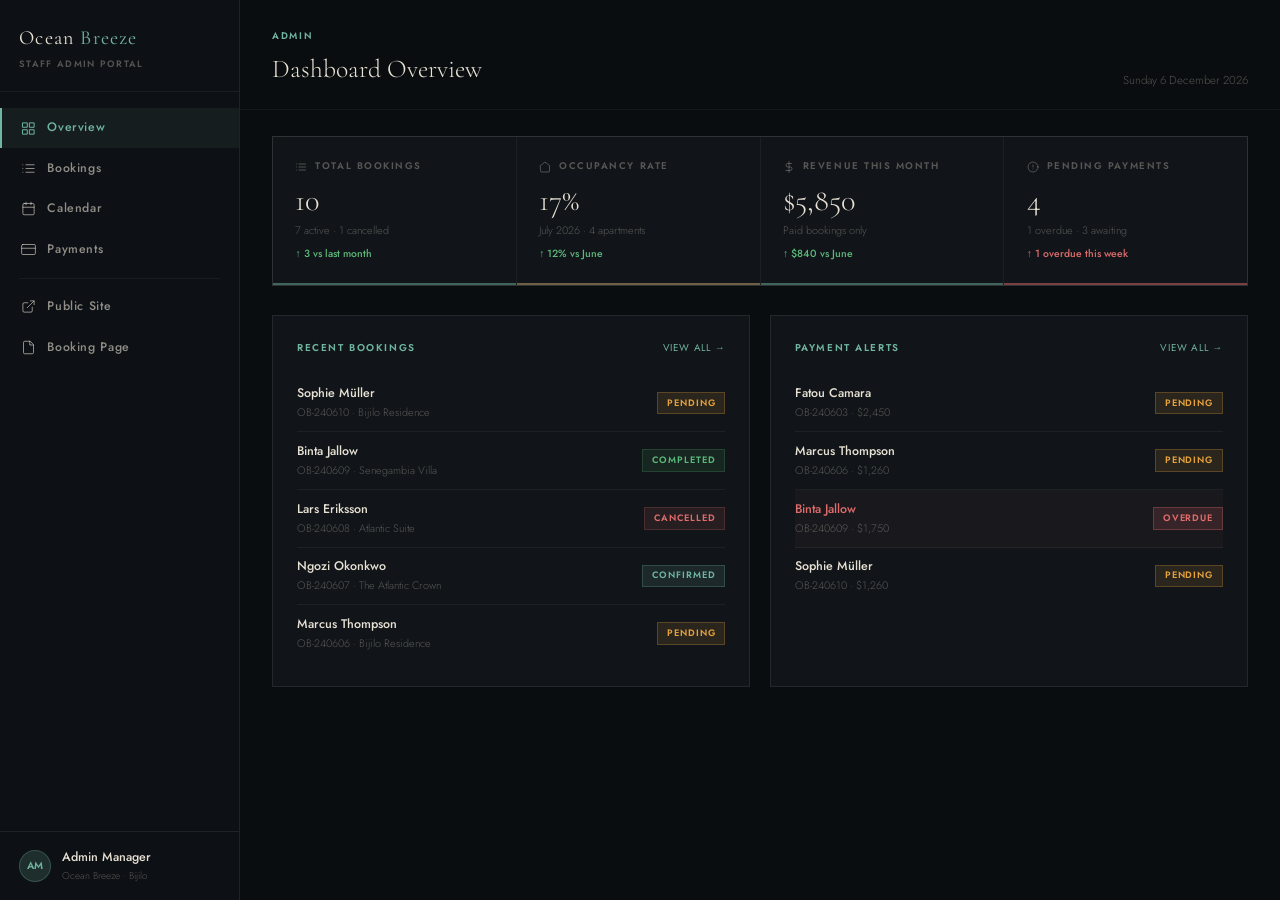
==== admin.html @ 806313b6 "The first upload for testing" ====
<!DOCTYPE html>
<html lang="en">
<head>
<meta charset="UTF-8">
<meta name="viewport" content="width=device-width, initial-scale=1.0">
<title>Admin Dashboard — Ocean Breeze</title>
<link rel="preconnect" href="https://fonts.googleapis.com">
<link rel="preconnect" href="https://fonts.gstatic.com" crossorigin>
<link href="https://fonts.googleapis.com/css2?family=Cormorant+Garamond:ital,wght@0,300;0,400;0,500;0,600;1,300;1,400&family=Jost:wght@300;400;500;600&display=swap" rel="stylesheet">
<style>
*,*::before,*::after{box-sizing:border-box;margin:0;padding:0}
:root{
  --sb:240px;
  --ch:#0a0d0f;--ch-mid:#0d1014;--ch-l:#111519;--ch-ll:#161b21;--ch-h:#1a1f26;
  --teal:#6fb5a0;--teal-d:rgba(111,181,160,.12);--teal-b:rgba(111,181,160,.28);
  --parch:#e8e2d4;--parch-d:rgba(232,226,212,.6);--parch-f:rgba(232,226,212,.32);
  --gold:#c8a96e;--gold-d:rgba(200,169,110,.12);--gold-b:rgba(200,169,110,.28);
  --ok:#5cb87a;--warn:#e6a23c;--err:#e06c6c;
  --w5:rgba(255,255,255,.05);--w8:rgba(255,255,255,.08);--w12:rgba(255,255,255,.12);
}
html,body{height:100%;background:var(--ch);color:var(--parch);font-family:'Jost',sans-serif;font-weight:300;line-height:1.6;overflow-x:hidden}
::-webkit-scrollbar{width:4px}::-webkit-scrollbar-track{background:transparent}::-webkit-scrollbar-thumb{background:rgba(111,181,160,.25);border-radius:2px}
input,select,textarea,button{font-family:'Jost',sans-serif}
a{text-decoration:none;color:inherit}

/* ── SIDEBAR ── */
#sidebar{position:fixed;top:0;left:0;height:100vh;width:var(--sb);background:var(--ch-mid);border-right:1px solid var(--w8);display:flex;flex-direction:column;z-index:200;transition:transform .3s}
.sb-logo{padding:1.4rem 1.2rem 1.2rem;border-bottom:1px solid var(--w5)}
.sb-logo-text{font-family:'Cormorant Garamond',serif;font-size:1.25rem;font-weight:400;letter-spacing:.06em;color:var(--parch)}
.sb-logo-text span{color:var(--teal)}
.sb-tag{font-size:.58rem;font-weight:600;letter-spacing:.14em;text-transform:uppercase;color:var(--parch-f);margin-top:.15rem}
.sb-nav{flex:1;padding:1rem 0;overflow-y:auto}
.sb-item{display:flex;align-items:center;gap:.7rem;padding:.65rem 1.2rem;font-size:.77rem;font-weight:500;letter-spacing:.05em;color:var(--parch-d);cursor:pointer;transition:background .15s,color .15s;border-left:2px solid transparent;user-select:none}
.sb-item:hover{background:var(--w5);color:var(--parch)}
.sb-item.active{background:rgba(111,181,160,.08);color:var(--teal);border-left-color:var(--teal)}
.sb-item svg{width:15px;height:15px;stroke:currentColor;fill:none;stroke-width:1.6;stroke-linecap:round;stroke-linejoin:round;flex-shrink:0}
.sb-sep{height:1px;background:var(--w5);margin:.5rem 1.2rem}
.sb-user{padding:1rem 1.2rem;border-top:1px solid var(--w8);display:flex;align-items:center;gap:.65rem}
.sb-av{width:32px;height:32px;border-radius:50%;background:rgba(111,181,160,.18);border:1px solid var(--teal-b);display:flex;align-items:center;justify-content:center;font-size:.65rem;font-weight:600;color:var(--teal);flex-shrink:0}
.sb-uname{font-size:.78rem;font-weight:500;color:var(--parch)}
.sb-urole{font-size:.62rem;color:var(--parch-f)}

/* ── OVERLAY ── */
#sbOverlay{display:none;position:fixed;inset:0;background:rgba(0,0,0,.6);z-index:190;backdrop-filter:blur(4px)}

/* ── MAIN ── */
#main{margin-left:var(--sb);min-height:100vh}
.top-bar{display:none;position:sticky;top:0;z-index:150;height:54px;background:rgba(10,13,15,.96);backdrop-filter:blur(12px);border-bottom:1px solid var(--w8);align-items:center;justify-content:space-between;padding:0 1.2rem}
.hb{display:flex;flex-direction:column;gap:4.5px;cursor:pointer;background:none;border:none;padding:4px}
.hb span{display:block;width:20px;height:1.5px;background:var(--parch)}
.top-logo{font-family:'Cormorant Garamond',serif;font-size:1.1rem;color:var(--parch)}
.top-logo span{color:var(--teal)}

.page-head{padding:1.8rem 2rem 1.2rem;border-bottom:1px solid var(--w5);display:flex;align-items:flex-end;justify-content:space-between;flex-wrap:wrap;gap:1rem}
.page-ey{font-size:.6rem;font-weight:600;letter-spacing:.18em;text-transform:uppercase;color:var(--teal);margin-bottom:.3rem}
.page-ti{font-family:'Cormorant Garamond',serif;font-size:1.6rem;font-weight:300;color:var(--parch)}
.sec-body{padding:1.6rem 2rem}

.portal-sec{display:none}
.portal-sec.active{display:block;animation:fadeUp .3s ease}
@keyframes fadeUp{from{opacity:0;transform:translateY(8px)}to{opacity:1;transform:translateY(0)}}

/* ── STAT CARDS ── */
.stat-grid{display:grid;grid-template-columns:repeat(4,1fr);gap:1px;background:var(--w8);border:1px solid var(--w8);margin-bottom:1.8rem}
.stat-card{background:var(--ch-l);padding:1.4rem;position:relative;overflow:hidden;cursor:default}
.stat-card::after{content:'';position:absolute;bottom:0;left:0;right:0;height:2px}
.stat-card.c-teal::after{background:var(--teal);opacity:.5}
.stat-card.c-gold::after{background:var(--gold);opacity:.5}
.stat-card.c-warn::after{background:var(--warn);opacity:.6}
.stat-card.c-err::after{background:var(--err);opacity:.5}
.stat-lbl{font-size:.6rem;font-weight:600;letter-spacing:.16em;text-transform:uppercase;color:var(--parch-f);margin-bottom:.6rem;display:flex;align-items:center;gap:.5rem}
.stat-lbl svg{width:12px;height:12px;stroke:currentColor;fill:none;stroke-width:1.8;stroke-linecap:round;stroke-linejoin:round}
.stat-val{font-family:'Cormorant Garamond',serif;font-size:1.9rem;font-weight:300;color:var(--parch);line-height:1.1}
.stat-sub{font-size:.68rem;color:var(--parch-f);margin-top:.3rem}
.stat-delta{font-size:.65rem;font-weight:500;margin-top:.4rem}
.delta-up{color:var(--ok)}.delta-dn{color:var(--err)}

/* ── CONTROLS ── */
.controls-row{display:flex;gap:.75rem;flex-wrap:wrap;align-items:center;margin-bottom:1.2rem}
.ctrl-search{flex:1;min-width:180px;position:relative}
.ctrl-search input{width:100%;background:var(--ch-l);border:1px solid var(--w8);outline:none;color:var(--parch);font-size:.82rem;font-weight:300;padding:.65rem 1rem .65rem 2.4rem;transition:border-color .2s}
.ctrl-search input:focus{border-color:var(--teal)}
.ctrl-search svg{position:absolute;left:.7rem;top:50%;transform:translateY(-50%);width:14px;height:14px;stroke:var(--parch-f);fill:none;stroke-width:2;stroke-linecap:round;stroke-linejoin:round;pointer-events:none}
.ctrl-select,.ctrl-input{background:var(--ch-l);border:1px solid var(--w8);outline:none;color:var(--parch);font-size:.8rem;font-weight:300;padding:.65rem 1rem;-webkit-appearance:none;cursor:pointer;transition:border-color .2s}
.ctrl-select:focus,.ctrl-input:focus{border-color:var(--teal)}
.ctrl-select option{background:var(--ch-l)}
.ctrl-btn{display:inline-flex;align-items:center;gap:.4rem;padding:.65rem 1.2rem;font-size:.75rem;font-weight:500;letter-spacing:.08em;cursor:pointer;transition:all .18s;border:none;white-space:nowrap}
.ctrl-btn svg{width:13px;height:13px;stroke:currentColor;fill:none;stroke-width:2;stroke-linecap:round;stroke-linejoin:round}
.btn-teal{background:var(--teal);color:var(--ch)}.btn-teal:hover{background:#88c9b4}
.btn-outline{background:none;color:var(--parch-d);border:1px solid var(--w8)}.btn-outline:hover{border-color:var(--teal-b);color:var(--teal)}
.btn-sm{padding:.45rem .9rem;font-size:.68rem}

/* ── TABLE ── */
.tbl-wrap{overflow-x:auto;border:1px solid var(--w8)}
table{width:100%;border-collapse:collapse;min-width:900px}
thead tr{border-bottom:1px solid var(--w12)}
th{font-size:.6rem;font-weight:600;letter-spacing:.14em;text-transform:uppercase;color:var(--parch-f);padding:.8rem 1rem;text-align:left;white-space:nowrap;cursor:pointer;user-select:none;transition:color .15s}
th:hover{color:var(--teal)}
th.sort-asc::after{content:' ↑'}th.sort-desc::after{content:' ↓'}
td{padding:.8rem 1rem;font-size:.8rem;color:var(--parch-d);border-bottom:1px solid var(--w5);vertical-align:middle;white-space:nowrap}
tr:last-child td{border-bottom:none}
tr.tbl-row{transition:background .15s}
tr.tbl-row:hover td{background:var(--w5)}
tr.overdue-row td{background:rgba(224,108,108,.04)}
tr.overdue-row:hover td{background:rgba(224,108,108,.08)}
.ref-cell{font-family:'Cormorant Garamond',serif;font-size:.95rem;color:var(--parch);font-weight:400}
.guest-cell{font-weight:400;color:var(--parch)}
.amount-cell{font-weight:500;color:var(--parch)}

/* Status badges */
.badge{display:inline-block;font-size:.58rem;font-weight:600;letter-spacing:.1em;text-transform:uppercase;padding:.18rem .55rem;white-space:nowrap}
.b-confirmed{background:rgba(111,181,160,.12);color:var(--teal);border:1px solid rgba(111,181,160,.25)}
.b-pending{background:rgba(230,162,60,.12);color:var(--warn);border:1px solid rgba(230,162,60,.25)}
.b-cancelled{background:rgba(224,108,108,.1);color:var(--err);border:1px solid rgba(224,108,108,.2)}
.b-completed{background:rgba(92,184,122,.1);color:var(--ok);border:1px solid rgba(92,184,122,.2)}
.b-paid{background:rgba(92,184,122,.1);color:var(--ok);border:1px solid rgba(92,184,122,.2)}
.b-overdue{background:rgba(224,108,108,.15);color:var(--err);border:1px solid rgba(224,108,108,.3);animation:pulse-border 2s infinite}
@keyframes pulse-border{0%,100%{box-shadow:none}50%{box-shadow:0 0 0 2px rgba(224,108,108,.2)}}
.b-partial{background:rgba(230,162,60,.12);color:var(--warn);border:1px solid rgba(230,162,60,.25)}
.b-refunded{background:var(--w5);color:var(--parch-f);border:1px solid var(--w8)}

/* Action buttons */
.act-btns{display:flex;gap:.35rem}
.act-btn{display:inline-flex;align-items:center;gap:.3rem;padding:.3rem .65rem;font-size:.62rem;font-weight:500;letter-spacing:.07em;cursor:pointer;border:none;transition:all .15s;white-space:nowrap}
.act-btn svg{width:10px;height:10px;stroke:currentColor;fill:none;stroke-width:2;stroke-linecap:round;stroke-linejoin:round}
.act-confirm{background:rgba(111,181,160,.12);color:var(--teal);border:1px solid rgba(111,181,160,.2)}.act-confirm:hover{background:rgba(111,181,160,.22)}
.act-cancel{background:rgba(224,108,108,.1);color:var(--err);border:1px solid rgba(224,108,108,.2)}.act-cancel:hover{background:rgba(224,108,108,.2)}
.act-extend{background:rgba(200,169,110,.1);color:var(--gold);border:1px solid rgba(200,169,110,.2)}.act-extend:hover{background:rgba(200,169,110,.2)}
.act-view{background:var(--w5);color:var(--parch-d);border:1px solid var(--w8)}.act-view:hover{border-color:var(--teal-b);color:var(--teal)}

.tbl-empty{text-align:center;padding:3rem 1rem}
.tbl-empty-ico{font-size:2rem;opacity:.2;margin-bottom:.75rem}
.tbl-empty-txt{font-size:.82rem;color:var(--parch-f)}

/* ── CALENDAR ── */
.cal-header{display:flex;align-items:center;justify-content:space-between;margin-bottom:1.2rem}
.cal-nav{display:flex;gap:.5rem}
.cal-nav-btn{display:flex;align-items:center;justify-content:center;width:32px;height:32px;background:none;border:1px solid var(--w8);cursor:pointer;color:var(--parch-d);transition:all .18s}
.cal-nav-btn:hover{border-color:var(--teal-b);color:var(--teal)}
.cal-nav-btn svg{width:13px;height:13px;stroke:currentColor;fill:none;stroke-width:2;stroke-linecap:round;stroke-linejoin:round}
.cal-month-lbl{font-family:'Cormorant Garamond',serif;font-size:1.2rem;font-weight:400;color:var(--parch)}
.cal-legend{display:flex;gap:1.2rem;flex-wrap:wrap}
.cal-leg-item{display:flex;align-items:center;gap:.4rem;font-size:.65rem;letter-spacing:.08em;text-transform:uppercase;color:var(--parch-f)}
.cal-leg-dot{width:10px;height:10px;border-radius:50%}
.cal-grid{display:grid;grid-template-columns:repeat(7,1fr);gap:1px;background:var(--w8);border:1px solid var(--w8)}
.cal-wd{background:var(--ch-mid);padding:.55rem;font-size:.6rem;font-weight:600;letter-spacing:.12em;text-transform:uppercase;color:var(--parch-f);text-align:center}
.cal-day{background:var(--ch-l);min-height:80px;padding:.45rem;transition:background .15s}
.cal-day:hover{background:var(--ch-ll)}
.cal-day-num{font-size:.72rem;font-weight:500;color:var(--parch-f);margin-bottom:.3rem}
.cal-day.today .cal-day-num{color:var(--teal);font-weight:600}
.cal-day.other-month{background:var(--ch-mid)}
.cal-day.other-month .cal-day-num{opacity:.3}
.cal-booking{font-size:.58rem;padding:.12rem .4rem;margin-bottom:2px;font-weight:500;white-space:nowrap;overflow:hidden;text-overflow:ellipsis;cursor:pointer;transition:opacity .15s}
.cal-booking:hover{opacity:.8}
.cal-b-confirmed{background:rgba(111,181,160,.25);color:var(--teal);border-left:2px solid var(--teal)}
.cal-b-pending{background:rgba(230,162,60,.2);color:var(--warn);border-left:2px solid var(--warn)}
.cal-b-cancelled{background:rgba(224,108,108,.1);color:rgba(224,108,108,.7);border-left:2px solid rgba(224,108,108,.4);text-decoration:line-through}
.cal-b-completed{background:rgba(92,184,122,.12);color:var(--ok);border-left:2px solid rgba(92,184,122,.4)}

/* ── PAYMENT SECTION ── */
.pay-summary{display:grid;grid-template-columns:repeat(3,1fr);gap:1px;background:var(--w8);border:1px solid var(--w8);margin-bottom:1.5rem}
.pay-sum-cell{background:var(--ch-l);padding:1.2rem}
.pay-sum-lbl{font-size:.6rem;font-weight:600;letter-spacing:.14em;text-transform:uppercase;color:var(--parch-f);margin-bottom:.4rem}
.pay-sum-val{font-family:'Cormorant Garamond',serif;font-size:1.5rem;font-weight:300;color:var(--parch)}

/* ── SECTION CARD ── */
.sc{background:var(--ch-l);border:1px solid var(--w8);padding:1.5rem;margin-bottom:1.2rem}
.sc-title{font-size:.62rem;font-weight:600;letter-spacing:.16em;text-transform:uppercase;color:var(--teal);margin-bottom:1.2rem;display:flex;align-items:center;justify-content:space-between}

/* ── MODAL ── */
.modal-overlay{display:none;position:fixed;inset:0;background:rgba(0,0,0,.7);z-index:400;align-items:center;justify-content:center;padding:1rem;backdrop-filter:blur(8px)}
.modal-overlay.open{display:flex}
.modal{background:var(--ch-l);border:1px solid var(--w12);width:100%;max-height:90vh;overflow-y:auto;position:relative;animation:fadeUp .3s ease}
.modal-sm{max-width:480px}
.modal-lg{max-width:680px}
.modal-head{padding:1.4rem 1.6rem 1rem;border-bottom:1px solid var(--w8);display:flex;align-items:center;justify-content:space-between}
.modal-title{font-family:'Cormorant Garamond',serif;font-size:1.3rem;font-weight:400;color:var(--parch)}
.modal-close{width:28px;height:28px;background:none;border:1px solid var(--w8);cursor:pointer;color:var(--parch-d);font-size:.9rem;display:flex;align-items:center;justify-content:center;transition:all .18s}
.modal-close:hover{border-color:var(--err);color:var(--err)}
.modal-body{padding:1.4rem 1.6rem}
.modal-row{display:grid;grid-template-columns:1fr 1fr;gap:1rem .75rem;margin-bottom:1rem}
.modal-field{display:flex;flex-direction:column;gap:.3rem}
.modal-field.full{grid-column:1/-1}
.modal-lbl{font-size:.6rem;font-weight:600;letter-spacing:.14em;text-transform:uppercase;color:var(--teal)}
.modal-val{font-size:.84rem;color:var(--parch);font-weight:400}
.modal-val.muted{color:var(--parch-d)}
.modal-input,.modal-textarea{background:var(--ch-mid);border:1px solid var(--w8);outline:none;color:var(--parch);font-size:.84rem;font-weight:300;padding:.7rem .9rem;width:100%;transition:border-color .2s}
.modal-input:focus,.modal-textarea:focus{border-color:var(--teal)}
.modal-textarea{resize:vertical;min-height:80px}
.modal-foot{padding:1rem 1.6rem;border-top:1px solid var(--w8);display:flex;gap:.65rem;justify-content:flex-end}

/* Detail rows */
.drow{display:flex;align-items:center;justify-content:space-between;padding:.6rem 0;border-bottom:1px solid var(--w5);font-size:.82rem}
.drow:last-child{border-bottom:none}
.drow-lbl{color:var(--parch-f)}
.drow-val{color:var(--parch);font-weight:400;text-align:right}
.drow-val.teal{color:var(--teal)}
.drow-val.gold{color:var(--gold)}
.drow-val.err{color:var(--err)}

/* Contact buttons */
.contact-btns{display:flex;gap:.5rem;margin-top:.75rem}
.cbtn{flex:1;display:flex;align-items:center;justify-content:center;gap:.5rem;padding:.65rem;font-size:.72rem;font-weight:500;letter-spacing:.08em;text-transform:uppercase;cursor:pointer;border:none;transition:all .18s;text-decoration:none}
.cbtn svg{width:13px;height:13px;fill:currentColor}
.cbtn-email{background:var(--teal-d);color:var(--teal);border:1px solid var(--teal-b)}.cbtn-email:hover{background:rgba(111,181,160,.25)}
.cbtn-wa{background:rgba(37,211,102,.1);color:#25d366;border:1px solid rgba(37,211,102,.25)}.cbtn-wa:hover{background:rgba(37,211,102,.2)}

/* Extend stay calc */
.extend-calc{background:var(--ch-mid);border:1px solid var(--w8);padding:1.1rem;margin:.8rem 0}
.extend-row{display:flex;justify-content:space-between;font-size:.8rem;padding:.25rem 0;color:var(--parch-d)}
.extend-row.total{font-weight:500;color:var(--parch);border-top:1px solid var(--w8);padding-top:.6rem;margin-top:.4rem}

/* Toast */
#toast{position:fixed;bottom:1.5rem;right:1.5rem;z-index:600;display:flex;flex-direction:column;gap:.5rem}
.toast-msg{background:var(--ch-l);border:1px solid var(--w12);padding:.75rem 1.1rem;font-size:.78rem;color:var(--parch);display:flex;align-items:center;gap:.6rem;animation:fadeUp .3s ease;box-shadow:0 8px 32px rgba(0,0,0,.5)}
.toast-msg.t-ok{border-color:rgba(92,184,122,.3);color:var(--ok)}
.toast-msg.t-err{border-color:rgba(224,108,108,.3);color:var(--err)}

/* ── RESPONSIVE ── */
@media(max-width:900px){
  #sidebar{transform:translateX(-100%)}
  #sidebar.open{transform:translateX(0)}
  #main{margin-left:0}
  .top-bar{display:flex}
  .stat-grid{grid-template-columns:repeat(2,1fr)}
  .pay-summary{grid-template-columns:repeat(2,1fr)}
  .modal-row{grid-template-columns:1fr}
  .modal-field.full{grid-column:1}
  .sec-body{padding:1rem 1rem}
  .page-head{padding:1.2rem 1rem .9rem}
}
@media(max-width:560px){
  .stat-grid{grid-template-columns:1fr}
  .pay-summary{grid-template-columns:1fr}
  .controls-row{flex-direction:column}
  .ctrl-search{min-width:0}
}
</style>
</head>
<body>

<!-- ════ SIDEBAR ════ -->
<aside id="sidebar">
  <div class="sb-logo">
    <div class="sb-logo-text">Ocean <span>Breeze</span></div>
    <div class="sb-tag">Staff Admin Portal</div>
  </div>
  <nav class="sb-nav" id="sbNav">
    <div class="sb-item active" data-sec="overview">
      <svg viewBox="0 0 24 24"><rect x="3" y="3" width="7" height="7"/><rect x="14" y="3" width="7" height="7"/><rect x="14" y="14" width="7" height="7"/><rect x="3" y="14" width="7" height="7"/></svg>
      Overview
    </div>
    <div class="sb-item" data-sec="bookings">
      <svg viewBox="0 0 24 24"><path d="M8 6h13M8 12h13M8 18h13M3 6h.01M3 12h.01M3 18h.01"/></svg>
      Bookings
    </div>
    <div class="sb-item" data-sec="calendar">
      <svg viewBox="0 0 24 24"><rect x="3" y="4" width="18" height="18" rx="2"/><line x1="16" y1="2" x2="16" y2="6"/><line x1="8" y1="2" x2="8" y2="6"/><line x1="3" y1="10" x2="21" y2="10"/></svg>
      Calendar
    </div>
    <div class="sb-item" data-sec="payments">
      <svg viewBox="0 0 24 24"><rect x="1" y="4" width="22" height="16" rx="2"/><line x1="1" y1="10" x2="23" y2="10"/></svg>
      Payments
    </div>
    <div class="sb-sep"></div>
    <a class="sb-item" href="index.html" target="_blank">
      <svg viewBox="0 0 24 24"><path d="M18 13v6a2 2 0 0 1-2 2H5a2 2 0 0 1-2-2V8a2 2 0 0 1 2-2h6"/><polyline points="15 3 21 3 21 9"/><line x1="10" y1="14" x2="21" y2="3"/></svg>
      Public Site
    </a>
    <a class="sb-item" href="pages/booking.html" target="_blank">
      <svg viewBox="0 0 24 24"><path d="M14 2H6a2 2 0 0 0-2 2v16a2 2 0 0 0 2 2h12a2 2 0 0 0 2-2V8z"/><polyline points="14 2 14 8 20 8"/></svg>
      Booking Page
    </a>
  </nav>
  <div class="sb-user">
    <div class="sb-av">AM</div>
    <div>
      <div class="sb-uname">Admin Manager</div>
      <div class="sb-urole">Ocean Breeze · Bijilo</div>
    </div>
  </div>
</aside>

<div id="sbOverlay" onclick="closeSb()"></div>

<!-- ════ MAIN ════ -->
<div id="main">
  <div class="top-bar" id="topBar">
    <button class="hb" onclick="toggleSb()"><span></span><span></span><span></span></button>
    <div class="top-logo">Ocean <span>Breeze</span></div>
    <div style="width:28px"></div>
  </div>

  <!-- ── OVERVIEW ── -->
  <div class="portal-sec active" id="sec-overview">
    <div class="page-head">
      <div><div class="page-ey">Admin</div><div class="page-ti">Dashboard Overview</div></div>
      <div style="font-size:.72rem;color:var(--parch-f)" id="overviewDate"></div>
    </div>
    <div class="sec-body">
      <div class="stat-grid" id="statsGrid"></div>
      <!-- Quick recent activity -->
      <div style="display:grid;grid-template-columns:1fr 1fr;gap:1.2rem">
        <div class="sc">
          <div class="sc-title">
            Recent Bookings
            <span onclick="navTo('bookings')" style="cursor:pointer;font-size:.62rem;color:var(--teal);font-weight:400;letter-spacing:.08em">View all →</span>
          </div>
          <div id="recentBookings"></div>
        </div>
        <div class="sc">
          <div class="sc-title">
            Payment Alerts
            <span onclick="navTo('payments')" style="cursor:pointer;font-size:.62rem;color:var(--teal);font-weight:400;letter-spacing:.08em">View all →</span>
          </div>
          <div id="paymentAlerts"></div>
        </div>
      </div>
    </div>
  </div>

  <!-- ── BOOKINGS ── -->
  <div class="portal-sec" id="sec-bookings">
    <div class="page-head">
      <div><div class="page-ey">Management</div><div class="page-ti">Bookings</div></div>
      <div class="ctrl-btn btn-teal" onclick="exportCSV()">
        <svg viewBox="0 0 24 24"><path d="M21 15v4a2 2 0 0 1-2 2H5a2 2 0 0 1-2-2v-4"/><polyline points="7 10 12 15 17 10"/><line x1="12" y1="15" x2="12" y2="3"/></svg>
        Export CSV
      </div>
    </div>
    <div class="sec-body">
      <div class="controls-row">
        <div class="ctrl-search">
          <svg viewBox="0 0 24 24"><circle cx="11" cy="11" r="8"/><line x1="21" y1="21" x2="16.65" y2="16.65"/></svg>
          <input type="text" id="searchInp" placeholder="Search guest name or booking ref…" oninput="renderTable()">
        </div>
        <select class="ctrl-select" id="statusFilter" onchange="renderTable()">
          <option value="">All Statuses</option>
          <option>Confirmed</option><option>Pending</option>
          <option>Cancelled</option><option>Completed</option>
        </select>
        <input type="date" class="ctrl-input" id="dateFrom" onchange="renderTable()" title="Check-in from">
        <input type="date" class="ctrl-input" id="dateTo" onchange="renderTable()" title="Check-in to">
        <button class="ctrl-btn btn-outline" onclick="clearFilters()">Clear</button>
      </div>
      <div class="tbl-wrap">
        <table>
          <thead>
            <tr>
              <th onclick="sortBy('ref')">Ref</th>
              <th onclick="sortBy('guest')">Guest</th>
              <th onclick="sortBy('aptName')">Apartment</th>
              <th onclick="sortBy('checkIn')">Check-in</th>
              <th onclick="sortBy('checkOut')">Check-out</th>
              <th onclick="sortBy('nights')">Nights</th>
              <th onclick="sortBy('total')">Total</th>
              <th onclick="sortBy('status')">Status</th>
              <th onclick="sortBy('payment')">Payment</th>
              <th>Actions</th>
            </tr>
          </thead>
          <tbody id="bookingsTbody"></tbody>
        </table>
      </div>
      <div style="margin-top:.8rem;font-size:.7rem;color:var(--parch-f)" id="tableCount"></div>
    </div>
  </div>

  <!-- ── CALENDAR ── -->
  <div class="portal-sec" id="sec-calendar">
    <div class="page-head">
      <div><div class="page-ey">Occupancy</div><div class="page-ti">Calendar View</div></div>
    </div>
    <div class="sec-body">
      <div class="cal-header">
        <div class="cal-nav">
          <button class="cal-nav-btn" onclick="calPrev()">
            <svg viewBox="0 0 24 24"><polyline points="15 18 9 12 15 6"/></svg>
          </button>
          <div class="cal-month-lbl" id="calMonthLbl"></div>
          <button class="cal-nav-btn" onclick="calNext()">
            <svg viewBox="0 0 24 24"><polyline points="9 18 15 12 9 6"/></svg>
          </button>
        </div>
        <div class="cal-legend">
          <div class="cal-leg-item"><div class="cal-leg-dot" style="background:var(--teal)"></div>Confirmed</div>
          <div class="cal-leg-item"><div class="cal-leg-dot" style="background:var(--warn)"></div>Pending</div>
          <div class="cal-leg-item"><div class="cal-leg-dot" style="background:var(--err)"></div>Cancelled</div>
          <div class="cal-leg-item"><div class="cal-leg-dot" style="background:var(--ok)"></div>Completed</div>
        </div>
      </div>
      <div id="calGrid"></div>
    </div>
  </div>

  <!-- ── PAYMENTS ── -->
  <div class="portal-sec" id="sec-payments">
    <div class="page-head">
      <div><div class="page-ey">Finance</div><div class="page-ti">Payment Tracking</div></div>
      <button class="ctrl-btn btn-teal" onclick="exportCSV()">
        <svg viewBox="0 0 24 24"><path d="M21 15v4a2 2 0 0 1-2 2H5a2 2 0 0 1-2-2v-4"/><polyline points="7 10 12 15 17 10"/><line x1="12" y1="15" x2="12" y2="3"/></svg>
        Export CSV
      </button>
    </div>
    <div class="sec-body">
      <div class="pay-summary" id="paySummary"></div>
      <div class="tbl-wrap">
        <table>
          <thead>
            <tr>
              <th>Booking Ref</th><th>Guest</th><th>Apartment</th>
              <th>Check-in</th><th>Total</th><th>Payment Status</th><th>Actions</th>
            </tr>
          </thead>
          <tbody id="payTbody"></tbody>
        </table>
      </div>
    </div>
  </div>
</div><!-- /main -->

<!-- ════ GUEST DETAILS MODAL ════ -->
<div class="modal-overlay" id="guestModal">
  <div class="modal modal-lg">
    <div class="modal-head">
      <div>
        <div class="page-ey" id="gm-ref" style="margin-bottom:.2rem"></div>
        <div class="modal-title" id="gm-name"></div>
      </div>
      <button class="modal-close" onclick="closeModal('guestModal')">✕</button>
    </div>
    <div class="modal-body">
      <div style="display:grid;grid-template-columns:1fr 1fr;gap:1.5rem">
        <div>
          <div style="font-size:.6rem;font-weight:600;letter-spacing:.14em;text-transform:uppercase;color:var(--parch-f);margin-bottom:.75rem">Booking Details</div>
          <div id="gm-details"></div>
        </div>
        <div>
          <div style="font-size:.6rem;font-weight:600;letter-spacing:.14em;text-transform:uppercase;color:var(--parch-f);margin-bottom:.75rem">Guest Info</div>
          <div id="gm-guest"></div>
          <div class="contact-btns" id="gm-contacts"></div>
        </div>
      </div>
      <div style="margin-top:1.2rem;padding-top:1.2rem;border-top:1px solid var(--w8)">
        <div style="display:grid;grid-template-columns:1fr 1fr;gap:1rem">
          <div>
            <div style="font-size:.6rem;font-weight:600;letter-spacing:.14em;text-transform:uppercase;color:var(--parch-f);margin-bottom:.5rem">Special Requests</div>
            <div id="gm-requests" style="font-size:.82rem;color:var(--parch-d);line-height:1.6"></div>
          </div>
          <div>
            <div style="font-size:.6rem;font-weight:600;letter-spacing:.14em;text-transform:uppercase;color:var(--teal);margin-bottom:.5rem">Admin Notes (Private)</div>
            <textarea class="modal-textarea" id="gm-notes" placeholder="Internal notes — not visible to guest…"></textarea>
            <button class="ctrl-btn btn-teal btn-sm" style="margin-top:.5rem" onclick="saveNotes()">Save Notes</button>
          </div>
        </div>
      </div>
    </div>
    <div class="modal-foot">
      <button class="ctrl-btn btn-outline" onclick="closeModal('guestModal')">Close</button>
      <button class="ctrl-btn btn-teal" id="gm-confirm-btn" onclick="confirmFromModal()">✅ Confirm Booking</button>
    </div>
  </div>
</div>

<!-- ════ EXTEND STAY MODAL ════ -->
<div class="modal-overlay" id="extendModal">
  <div class="modal modal-sm">
    <div class="modal-head">
      <div class="modal-title">Extend Stay</div>
      <button class="modal-close" onclick="closeModal('extendModal')">✕</button>
    </div>
    <div class="modal-body">
      <div id="extend-info" style="margin-bottom:1rem"></div>
      <div class="modal-field" style="margin-bottom:1rem">
        <label class="modal-lbl">New Check-out Date</label>
        <input type="date" class="modal-input" id="newCheckout" onchange="calcExtend()">
      </div>
      <div class="extend-calc" id="extendCalc"></div>
    </div>
    <div class="modal-foot">
      <button class="ctrl-btn btn-outline" onclick="closeModal('extendModal')">Cancel</button>
      <button class="ctrl-btn btn-teal" id="extendConfirmBtn" onclick="confirmExtend()">Confirm Extension</button>
    </div>
  </div>
</div>

<!-- ════ CONFIRM ACTION MODAL ════ -->
<div class="modal-overlay" id="actionModal">
  <div class="modal modal-sm">
    <div class="modal-head">
      <div class="modal-title" id="actionTitle">Confirm Action</div>
      <button class="modal-close" onclick="closeModal('actionModal')">✕</button>
    </div>
    <div class="modal-body">
      <p id="actionMsg" style="font-size:.84rem;color:var(--parch-d);line-height:1.7"></p>
    </div>
    <div class="modal-foot">
      <button class="ctrl-btn btn-outline" onclick="closeModal('actionModal')">Cancel</button>
      <button class="ctrl-btn btn-teal" id="actionConfirmBtn">Confirm</button>
    </div>
  </div>
</div>

<!-- ════ TOAST ════ -->
<div id="toast"></div>

<script>
/* ═══ MOCK DATA ═══ */
let bookings = [
  { id:0, ref:'OB-240601', guest:'Amara Diallo',    apt:'2BR', aptName:'Bijilo Residence',     checkIn:'2026-07-01', checkOut:'2026-07-08', nights:7,  rate:180, total:1260, status:'Confirmed',  payment:'Paid',     email:'amara.diallo@example.com',   phone:'+220 7226001',      nationality:'Gambian',    guests:2, requests:'Airport pickup, early check-in if possible.', notes:'' },
  { id:1, ref:'OB-240602', guest:'James Mensah',    apt:'1BR', aptName:'Atlantic Suite',        checkIn:'2026-07-05', checkOut:'2026-07-12', nights:7,  rate:120, total:840,  status:'Confirmed',  payment:'Paid',     email:'james.mensah@gmail.com',     phone:'+44 7700 900123',   nationality:'British',    guests:1, requests:'Quiet room, top floor preferred.', notes:'Returning guest — VIP treatment.' },
  { id:2, ref:'OB-240603', guest:'Fatou Camara',    apt:'PH',  aptName:'The Atlantic Crown',   checkIn:'2026-07-10', checkOut:'2026-07-17', nights:7,  rate:350, total:2450, status:'Pending',    payment:'Pending',  email:'fatou.camara@yahoo.com',     phone:'+1 212 555 0182',   nationality:'American',   guests:4, requests:'Birthday celebration setup, champagne on arrival.', notes:'' },
  { id:3, ref:'OB-240604', guest:'Olivier Dubois',  apt:'3BR', aptName:'Senegambia Villa',      checkIn:'2026-07-12', checkOut:'2026-07-19', nights:7,  rate:250, total:1750, status:'Confirmed',  payment:'Partial',  email:'o.dubois@gmail.com',         phone:'+33 6 12 34 56 78', nationality:'French',     guests:5, requests:'Extra towels, baby cot.', notes:'Paid $875 deposit. Balance due on arrival.' },
  { id:4, ref:'OB-240605', guest:'Aisha Kouyaté',   apt:'1BR', aptName:'Atlantic Suite',        checkIn:'2026-06-20', checkOut:'2026-06-25', nights:5,  rate:120, total:600,  status:'Completed',  payment:'Paid',     email:'aisha.k@outlook.com',        phone:'+221 77 123 4567',  nationality:'Senegalese', guests:2, requests:'',                                          notes:'Left 5-star review. Send discount code.' },
  { id:5, ref:'OB-240606', guest:'Marcus Thompson', apt:'2BR', aptName:'Bijilo Residence',      checkIn:'2026-07-20', checkOut:'2026-07-27', nights:7,  rate:180, total:1260, status:'Pending',    payment:'Pending',  email:'marcus.t@icloud.com',        phone:'+1 404 555 0193',   nationality:'American',   guests:3, requests:'Airport transfer both ways.',           notes:'' },
  { id:6, ref:'OB-240607', guest:'Ngozi Okonkwo',   apt:'PH',  aptName:'The Atlantic Crown',   checkIn:'2026-08-01', checkOut:'2026-08-10', nights:9,  rate:350, total:3150, status:'Confirmed',  payment:'Paid',     email:'ngozi.o@company.ng',         phone:'+234 803 123 4567', nationality:'Nigerian',   guests:6, requests:'Full butler service, private chef inquiry.', notes:'High-value booking. Personal welcome from management.' },
  { id:7, ref:'OB-240608', guest:'Lars Eriksson',   apt:'1BR', aptName:'Atlantic Suite',        checkIn:'2026-07-03', checkOut:'2026-07-06', nights:3,  rate:120, total:360,  status:'Cancelled',  payment:'Refunded', email:'lars.e@gmail.com',           phone:'+46 70 123 4567',   nationality:'Swedish',    guests:1, requests:'Late checkout.',                             notes:'Cancelled 3 days before. Refund processed June 30.' },
  { id:8, ref:'OB-240609', guest:'Binta Jallow',    apt:'3BR', aptName:'Senegambia Villa',      checkIn:'2026-06-15', checkOut:'2026-06-22', nights:7,  rate:250, total:1750, status:'Completed',  payment:'Overdue',  email:'binta.j@gmail.com',          phone:'+220 7771234',      nationality:'Gambian',    guests:4, requests:'',                                          notes:'Balance of $875 overdue. Follow up URGENT.' },
  { id:9, ref:'OB-240610', guest:'Sophie Müller',   apt:'2BR', aptName:'Bijilo Residence',      checkIn:'2026-07-25', checkOut:'2026-08-01', nights:7,  rate:180, total:1260, status:'Pending',    payment:'Pending',  email:'s.muller@web.de',            phone:'+49 176 123 45678', nationality:'German',     guests:2, requests:'Vegetarian grocery setup, yoga mat.',        notes:'' },
];

/* ═══ STATE ═══ */
let sortCol = 'checkIn', sortDir = 1;
let currentBookingId = null;
let calYear = 2026, calMonth = 6; // 0-indexed: 6 = July

/* ═══ HELPERS ═══ */
const MONTHS = ['January','February','March','April','May','June','July','August','September','October','November','December'];
const fmt = (d) => { if(!d) return '—'; const dt = new Date(d+'T00:00:00'); return dt.toLocaleDateString('en-GB',{day:'numeric',month:'short',year:'numeric'}); };
const fmtShort = (d) => { if(!d) return '—'; const dt = new Date(d+'T00:00:00'); return dt.toLocaleDateString('en-GB',{day:'numeric',month:'short'}); };
const today = new Date(); today.setHours(0,0,0,0);

function statusBadge(s) {
  const m = {Confirmed:'b-confirmed',Pending:'b-pending',Cancelled:'b-cancelled',Completed:'b-completed'};
  return `<span class="badge ${m[s]||'b-pending'}">${s}</span>`;
}
function payBadge(p) {
  const m = {Paid:'b-paid',Pending:'b-pending',Overdue:'b-overdue',Partial:'b-partial',Refunded:'b-refunded'};
  return `<span class="badge ${m[p]||'b-pending'}">${p}</span>`;
}
function toast(msg, type='ok') {
  const t = document.getElementById('toast');
  const el = document.createElement('div');
  el.className = `toast-msg t-${type}`;
  el.textContent = (type==='ok'?'✅ ':'⚠️ ') + msg;
  t.appendChild(el);
  setTimeout(() => el.remove(), 3200);
}

/* ═══ SIDEBAR ═══ */
document.getElementById('sbNav').addEventListener('click', e => {
  const item = e.target.closest('.sb-item[data-sec]');
  if (!item) return;
  navTo(item.dataset.sec);
  closeSb();
});
function navTo(sec) {
  document.querySelectorAll('.portal-sec').forEach(s => s.classList.remove('active'));
  document.querySelectorAll('.sb-item[data-sec]').forEach(a => a.classList.remove('active'));
  document.getElementById('sec-'+sec).classList.add('active');
  document.querySelector(`.sb-item[data-sec="${sec}"]`)?.classList.add('active');
  if (sec === 'calendar') renderCalendar();
  if (sec === 'payments') renderPayments();
  if (sec === 'overview') renderOverview();
  window.scrollTo({top:0,behavior:'smooth'});
}
function toggleSb() {
  document.getElementById('sidebar').classList.toggle('open');
  document.getElementById('sbOverlay').style.display =
    document.getElementById('sidebar').classList.contains('open') ? 'block' : 'none';
}
function closeSb() {
  document.getElementById('sidebar').classList.remove('open');
  document.getElementById('sbOverlay').style.display = 'none';
}

/* ═══ OVERVIEW ═══ */
function renderOverview() {
  document.getElementById('overviewDate').textContent = today.toLocaleDateString('en-GB',{weekday:'long',day:'numeric',month:'long',year:'numeric'});

  const active = bookings.filter(b=>b.status==='Confirmed'||b.status==='Pending');
  const revenue = bookings.filter(b=>b.payment==='Paid').reduce((s,b)=>s+b.total,0);
  const overdue = bookings.filter(b=>b.payment==='Overdue'||b.payment==='Pending');
  // Simple occupancy: July confirmed bookings / (4 apts * 31 days)
  const julyConfirmed = bookings.filter(b=>b.status==='Confirmed'&&b.checkIn<='2026-07-31'&&b.checkOut>='2026-07-01');
  const totalNights = julyConfirmed.reduce((s,b)=>{
    const ci = new Date(b.checkIn+'T00:00:00'), co = new Date(b.checkOut+'T00:00:00');
    const jStart = new Date('2026-07-01'), jEnd = new Date('2026-07-31');
    const start = ci < jStart ? jStart : ci;
    const end = co > jEnd ? jEnd : co;
    return s + Math.max(0,(end-start)/86400000);
  },0);
  const occ = Math.round(totalNights / (4*31) * 100);

  document.getElementById('statsGrid').innerHTML = `
    <div class="stat-card c-teal">
      <div class="stat-lbl"><svg viewBox="0 0 24 24"><path d="M8 6h13M8 12h13M8 18h13M3 6h.01M3 12h.01M3 18h.01"/></svg>Total Bookings</div>
      <div class="stat-val">${bookings.length}</div>
      <div class="stat-sub">${active.length} active · ${bookings.filter(b=>b.status==='Cancelled').length} cancelled</div>
      <div class="stat-delta delta-up">↑ 3 vs last month</div>
    </div>
    <div class="stat-card c-gold">
      <div class="stat-lbl"><svg viewBox="0 0 24 24"><path d="M3 9l9-7 9 7v11a2 2 0 0 1-2 2H5a2 2 0 0 1-2-2z"/></svg>Occupancy Rate</div>
      <div class="stat-val">${occ}%</div>
      <div class="stat-sub">July 2026 · 4 apartments</div>
      <div class="stat-delta delta-up">↑ 12% vs June</div>
    </div>
    <div class="stat-card c-teal">
      <div class="stat-lbl"><svg viewBox="0 0 24 24"><line x1="12" y1="1" x2="12" y2="23"/><path d="M17 5H9.5a3.5 3.5 0 0 0 0 7h5a3.5 3.5 0 0 1 0 7H6"/></svg>Revenue This Month</div>
      <div class="stat-val">$${revenue.toLocaleString()}</div>
      <div class="stat-sub">Paid bookings only</div>
      <div class="stat-delta delta-up">↑ $840 vs June</div>
    </div>
    <div class="stat-card c-err">
      <div class="stat-lbl"><svg viewBox="0 0 24 24"><circle cx="12" cy="12" r="10"/><line x1="12" y1="8" x2="12" y2="12"/><line x1="12" y1="16" x2="12.01" y2="16"/></svg>Pending Payments</div>
      <div class="stat-val">${overdue.length}</div>
      <div class="stat-sub">${bookings.filter(b=>b.payment==='Overdue').length} overdue · ${bookings.filter(b=>b.payment==='Pending').length} awaiting</div>
      <div class="stat-delta delta-dn">↑ 1 overdue this week</div>
    </div>`;

  // Recent 5 bookings
  const recent = [...bookings].sort((a,b)=>b.ref.localeCompare(a.ref)).slice(0,5);
  document.getElementById('recentBookings').innerHTML = recent.map(b => `
    <div class="drow" style="cursor:pointer" onclick="openGuestModal(${b.id})">
      <div>
        <div style="font-size:.78rem;font-weight:500;color:var(--parch)">${b.guest}</div>
        <div style="font-size:.68rem;color:var(--parch-f)">${b.ref} · ${b.aptName}</div>
      </div>
      ${statusBadge(b.status)}
    </div>`).join('');

  // Payment alerts
  const alerts = bookings.filter(b=>b.payment==='Overdue'||b.payment==='Pending');
  document.getElementById('paymentAlerts').innerHTML = alerts.length ? alerts.map(b=>`
    <div class="drow" style="cursor:pointer;${b.payment==='Overdue'?'background:rgba(224,108,108,.04)':''}" onclick="openGuestModal(${b.id})">
      <div>
        <div style="font-size:.78rem;font-weight:500;color:${b.payment==='Overdue'?'var(--err)':'var(--parch)'}">${b.guest}</div>
        <div style="font-size:.68rem;color:var(--parch-f)">${b.ref} · $${b.total.toLocaleString()}</div>
      </div>
      ${payBadge(b.payment)}
    </div>`).join('') : `<div style="font-size:.8rem;color:var(--parch-f);padding:.75rem 0">No pending payment issues.</div>`;
}

/* ═══ BOOKINGS TABLE ═══ */
function getFiltered() {
  const q = document.getElementById('searchInp')?.value.trim().toLowerCase() || '';
  const st = document.getElementById('statusFilter')?.value || '';
  const from = document.getElementById('dateFrom')?.value || '';
  const to = document.getElementById('dateTo')?.value || '';
  return bookings.filter(b => {
    if (q && !b.guest.toLowerCase().includes(q) && !b.ref.toLowerCase().includes(q)) return false;
    if (st && b.status !== st) return false;
    if (from && b.checkIn < from) return false;
    if (to && b.checkIn > to) return false;
    return true;
  }).sort((a,b) => {
    let va = a[sortCol], vb = b[sortCol];
    if (sortCol==='total'||sortCol==='nights') { va=+va; vb=+vb; }
    if (va < vb) return -sortDir;
    if (va > vb) return sortDir;
    return 0;
  });
}

function renderTable() {
  const rows = getFiltered();
  const body = document.getElementById('bookingsTbody');
  if (!rows.length) {
    body.innerHTML = `<tr><td colspan="10" class="tbl-empty"><div class="tbl-empty-ico">📋</div><div class="tbl-empty-txt">No bookings match your filters.</div></td></tr>`;
    document.getElementById('tableCount').textContent = '';
    return;
  }
  body.innerHTML = rows.map(b => {
    const isOverdue = b.payment === 'Overdue';
    const canConfirm = b.status === 'Pending';
    const canCancel = b.status !== 'Cancelled' && b.status !== 'Completed';
    const canExtend = b.status === 'Confirmed' || b.status === 'Pending';
    return `<tr class="tbl-row${isOverdue?' overdue-row':''}">
      <td><span class="ref-cell">${b.ref}</span></td>
      <td><span class="guest-cell">${b.guest}</span></td>
      <td style="color:var(--parch)">${b.aptName}</td>
      <td>${fmtShort(b.checkIn)}</td>
      <td>${fmtShort(b.checkOut)}</td>
      <td>${b.nights}</td>
      <td><span class="amount-cell">$${b.total.toLocaleString()}</span></td>
      <td>${statusBadge(b.status)}</td>
      <td>${payBadge(b.payment)}</td>
      <td>
        <div class="act-btns">
          ${canConfirm ? `<button class="act-btn act-confirm" onclick="confirmBooking(${b.id})"><svg viewBox="0 0 24 24"><polyline points="20 6 9 17 4 12"/></svg>Confirm</button>` : ''}
          ${canCancel  ? `<button class="act-btn act-cancel"  onclick="cancelBooking(${b.id})"><svg viewBox="0 0 24 24"><line x1="18" y1="6" x2="6" y2="18"/><line x1="6" y1="6" x2="18" y2="18"/></svg>Cancel</button>` : ''}
          ${canExtend  ? `<button class="act-btn act-extend"  onclick="openExtend(${b.id})"><svg viewBox="0 0 24 24"><rect x="3" y="4" width="18" height="18" rx="2"/><line x1="16" y1="2" x2="16" y2="6"/><line x1="8" y1="2" x2="8" y2="6"/><line x1="3" y1="10" x2="21" y2="10"/></svg>Extend</button>` : ''}
          <button class="act-btn act-view" onclick="openGuestModal(${b.id})"><svg viewBox="0 0 24 24"><path d="M1 12s4-8 11-8 11 8 11 8-4 8-11 8-11-8-11-8z"/><circle cx="12" cy="12" r="3"/></svg>View</button>
        </div>
      </td>
    </tr>`;
  }).join('');
  document.getElementById('tableCount').textContent = `Showing ${rows.length} of ${bookings.length} bookings`;
}

let sortDir2 = {};
function sortBy(col) {
  if (sortCol === col) sortDir = -sortDir;
  else { sortCol = col; sortDir = 1; }
  document.querySelectorAll('th').forEach(th => th.classList.remove('sort-asc','sort-desc'));
  // highlight sorted column
  renderTable();
}

function clearFilters() {
  document.getElementById('searchInp').value = '';
  document.getElementById('statusFilter').value = '';
  document.getElementById('dateFrom').value = '';
  document.getElementById('dateTo').value = '';
  renderTable();
}

/* ═══ BOOKING ACTIONS ═══ */
function confirmBooking(id) {
  const b = bookings[id];
  openActionModal(`Confirm Booking ${b.ref}?`,
    `Confirming *${b.guest}*'s booking for ${b.aptName} (${fmt(b.checkIn)} → ${fmt(b.checkOut)}). This will update status to Confirmed and notify the guest.`,
    () => {
      bookings[id].status = 'Confirmed';
      toast(`${b.ref} confirmed successfully`);
      renderTable(); renderOverview();
    });
}

function cancelBooking(id) {
  const b = bookings[id];
  openActionModal(`Cancel Booking ${b.ref}?`,
    `Cancelling *${b.guest}*'s booking. If payment was received, a refund will need to be processed manually. This action cannot be undone.`,
    () => {
      bookings[id].status = 'Cancelled';
      bookings[id].payment = bookings[id].payment==='Paid'?'Refunded':bookings[id].payment;
      toast(`${b.ref} cancelled`, 'err');
      renderTable(); renderOverview();
    }, true);
}

function openActionModal(title, msg, onConfirm, danger=false) {
  document.getElementById('actionTitle').textContent = title;
  document.getElementById('actionMsg').innerHTML = msg.replace(/\*(.*?)\*/g,'<strong>$1</strong>');
  const btn = document.getElementById('actionConfirmBtn');
  btn.textContent = danger ? 'Yes, Cancel Booking' : 'Confirm';
  btn.className = `ctrl-btn ${danger?'btn-outline':'btn-teal'}`;
  if (danger) { btn.style.color='var(--err)'; btn.style.borderColor='rgba(224,108,108,.3)'; }
  else { btn.style.color=''; btn.style.borderColor=''; }
  btn.onclick = () => { onConfirm(); closeModal('actionModal'); };
  openModal('actionModal');
}

/* ═══ EXTEND STAY ═══ */
function openExtend(id) {
  currentBookingId = id;
  const b = bookings[id];
  document.getElementById('extend-info').innerHTML = `
    <div class="drow"><span class="drow-lbl">Guest</span><span class="drow-val">${b.guest}</span></div>
    <div class="drow"><span class="drow-lbl">Apartment</span><span class="drow-val">${b.aptName}</span></div>
    <div class="drow"><span class="drow-lbl">Current Check-out</span><span class="drow-val teal">${fmt(b.checkOut)}</span></div>
    <div class="drow"><span class="drow-lbl">Rate</span><span class="drow-val">$${b.rate}/night</span></div>`;
  const newCOinp = document.getElementById('newCheckout');
  newCOinp.min = b.checkOut;
  newCOinp.value = '';
  document.getElementById('extendCalc').innerHTML = '<div style="font-size:.78rem;color:var(--parch-f)">Select a new check-out date to see the calculation.</div>';
  openModal('extendModal');
}

function calcExtend() {
  if (!currentBookingId && currentBookingId !== 0) return;
  const b = bookings[currentBookingId];
  const newCO = document.getElementById('newCheckout').value;
  if (!newCO || newCO <= b.checkOut) {
    document.getElementById('extendCalc').innerHTML = '<div style="font-size:.78rem;color:var(--err)">New date must be after the current check-out.</div>';
    return;
  }
  const extraNights = Math.round((new Date(newCO+'T00:00:00') - new Date(b.checkOut+'T00:00:00')) / 86400000);
  const extra = extraNights * b.rate;
  const newTotal = b.total + extra;
  document.getElementById('extendCalc').innerHTML = `
    <div class="extend-row"><span>Original total</span><span>$${b.total.toLocaleString()}</span></div>
    <div class="extend-row"><span>Extension (${extraNights} night${extraNights!==1?'s':''})</span><span>+$${extra.toLocaleString()}</span></div>
    <div class="extend-row total"><span>New total</span><span>$${newTotal.toLocaleString()}</span></div>`;
}

function confirmExtend() {
  if (!currentBookingId && currentBookingId !== 0) return;
  const b = bookings[currentBookingId];
  const newCO = document.getElementById('newCheckout').value;
  if (!newCO || newCO <= b.checkOut) { toast('Please select a valid date.','err'); return; }
  const extraNights = Math.round((new Date(newCO+'T00:00:00') - new Date(b.checkOut+'T00:00:00')) / 86400000);
  bookings[currentBookingId].checkOut = newCO;
  bookings[currentBookingId].nights += extraNights;
  bookings[currentBookingId].total += extraNights * b.rate;
  if (bookings[currentBookingId].payment === 'Paid') bookings[currentBookingId].payment = 'Partial';
  toast(`${b.ref} extended to ${fmt(newCO)}`);
  closeModal('extendModal');
  renderTable(); renderOverview();
}

/* ═══ GUEST MODAL ═══ */
function openGuestModal(id) {
  currentBookingId = id;
  const b = bookings[id];
  document.getElementById('gm-ref').textContent = b.ref;
  document.getElementById('gm-name').textContent = b.guest;

  document.getElementById('gm-details').innerHTML = `
    <div class="drow"><span class="drow-lbl">Apartment</span><span class="drow-val">${b.aptName}</span></div>
    <div class="drow"><span class="drow-lbl">Check-in</span><span class="drow-val">${fmt(b.checkIn)}</span></div>
    <div class="drow"><span class="drow-lbl">Check-out</span><span class="drow-val">${fmt(b.checkOut)}</span></div>
    <div class="drow"><span class="drow-lbl">Duration</span><span class="drow-val">${b.nights} nights</span></div>
    <div class="drow"><span class="drow-lbl">Rate</span><span class="drow-val">$${b.rate}/night</span></div>
    <div class="drow"><span class="drow-lbl">Total</span><span class="drow-val teal">$${b.total.toLocaleString()}</span></div>
    <div class="drow"><span class="drow-lbl">Status</span><span class="drow-val">${statusBadge(b.status)}</span></div>
    <div class="drow"><span class="drow-lbl">Payment</span><span class="drow-val">${payBadge(b.payment)}</span></div>`;

  document.getElementById('gm-guest').innerHTML = `
    <div class="drow"><span class="drow-lbl">Nationality</span><span class="drow-val">${b.nationality}</span></div>
    <div class="drow"><span class="drow-lbl">Guests</span><span class="drow-val">${b.guests}</span></div>
    <div class="drow"><span class="drow-lbl">Email</span><span class="drow-val" style="font-size:.75rem">${b.email}</span></div>
    <div class="drow"><span class="drow-lbl">Phone</span><span class="drow-val">${b.phone}</span></div>`;

  document.getElementById('gm-contacts').innerHTML = `
    <a href="mailto:${b.email}" class="cbtn cbtn-email">
      <svg viewBox="0 0 24 24" fill="none" stroke="currentColor" stroke-width="2" style="width:13px;height:13px;fill:none;stroke-linecap:round;stroke-linejoin:round"><path d="M4 4h16c1.1 0 2 .9 2 2v12c0 1.1-.9 2-2 2H4c-1.1 0-2-.9-2-2V6c0-1.1.9-2 2-2z"/><polyline points="22,6 12,13 2,6"/></svg>
      Email Guest
    </a>
    <a href="https://wa.me/${b.phone.replace(/\D/g,'')}" target="_blank" rel="noopener" class="cbtn cbtn-wa">
      <svg viewBox="0 0 24 24"><path d="M17.472 14.382c-.297-.149-1.758-.867-2.03-.967-.273-.099-.471-.148-.67.15-.197.297-.767.966-.94 1.164-.173.199-.347.223-.644.075-.297-.15-1.255-.463-2.39-1.475-.883-.788-1.48-1.761-1.653-2.059-.173-.297-.018-.458.13-.606.134-.133.298-.347.446-.52.149-.174.198-.298.298-.497.099-.198.05-.371-.025-.52-.075-.149-.669-1.612-.916-2.207-.242-.579-.487-.5-.669-.51-.173-.008-.371-.01-.57-.01-.198 0-.52.074-.792.372-.272.297-1.04 1.016-1.04 2.479 0 1.462 1.065 2.875 1.213 3.074.149.198 2.096 3.2 5.077 4.487.709.306 1.262.489 1.694.625.712.227 1.36.195 1.871.118.571-.085 1.758-.719 2.006-1.413.248-.694.248-1.289.173-1.413-.074-.124-.272-.198-.57-.347m-5.421 7.403h-.004a9.87 9.87 0 0 1-5.031-1.378l-.361-.214-3.741.982.998-3.648-.235-.374a9.86 9.86 0 0 1-1.51-5.26c.001-5.45 4.436-9.884 9.888-9.884 2.64 0 5.122 1.03 6.988 2.898a9.825 9.825 0 0 1 2.893 6.994c-.003 5.45-4.437 9.884-9.885 9.884m8.413-18.297A11.815 11.815 0 0 0 12.05 0C5.495 0 .16 5.335.157 11.892c0 2.096.547 4.142 1.588 5.945L.057 24l6.305-1.654a11.882 11.882 0 0 0 5.683 1.448h.005c6.554 0 11.89-5.335 11.893-11.893a11.821 11.821 0 0 0-3.48-8.413z"/></svg>
      WhatsApp
    </a>`;

  document.getElementById('gm-requests').textContent = b.requests || 'No special requests.';
  document.getElementById('gm-notes').value = b.notes;

  const confirmBtn = document.getElementById('gm-confirm-btn');
  if (b.status === 'Pending') { confirmBtn.style.display='inline-flex'; }
  else { confirmBtn.style.display='none'; }

  openModal('guestModal');
}

function saveNotes() {
  if (currentBookingId === null) return;
  bookings[currentBookingId].notes = document.getElementById('gm-notes').value;
  toast('Notes saved');
}

function confirmFromModal() {
  confirmBooking(currentBookingId);
  closeModal('guestModal');
}

/* ═══ MODALS ═══ */
function openModal(id) { document.getElementById(id).classList.add('open'); }
function closeModal(id) { document.getElementById(id).classList.remove('open'); }
window.addEventListener('keydown', e => { if(e.key==='Escape') document.querySelectorAll('.modal-overlay.open').forEach(m=>m.classList.remove('open')); });

/* ═══ CALENDAR ═══ */
function renderCalendar() {
  const DAYS = ['Sun','Mon','Tue','Wed','Thu','Fri','Sat'];
  document.getElementById('calMonthLbl').textContent = `${MONTHS[calMonth]} ${calYear}`;
  const firstDay = new Date(calYear, calMonth, 1).getDay();
  const daysInMonth = new Date(calYear, calMonth+1, 0).getDate();
  const todayStr = today.toISOString().split('T')[0];

  // Build grid
  let html = DAYS.map(d=>`<div class="cal-wd">${d}</div>`).join('');
  // Empty cells
  for(let i=0;i<firstDay;i++) html+=`<div class="cal-day other-month"></div>`;

  for(let d=1;d<=daysInMonth;d++) {
    const dateStr = `${calYear}-${String(calMonth+1).padStart(2,'0')}-${String(d).padStart(2,'0')}`;
    const isToday = dateStr === todayStr;
    const dayBookings = bookings.filter(b => b.checkIn <= dateStr && b.checkOut > dateStr);
    const chips = dayBookings.map(b=>{
      const cls = {Confirmed:'cal-b-confirmed',Pending:'cal-b-pending',Cancelled:'cal-b-cancelled',Completed:'cal-b-completed'}[b.status]||'cal-b-pending';
      const short = b.aptName.replace('The Atlantic Crown','Penthouse').replace('Bijilo Residence','2BR').replace('Senegambia Villa','3BR').replace('Atlantic Suite','1BR');
      return `<div class="${cls} cal-booking" onclick="openGuestModal(${b.id})" title="${b.guest} · ${b.aptName}">${short} · ${b.guest.split(' ')[0]}</div>`;
    }).join('');
    html+=`<div class="cal-day${isToday?' today':''}"><div class="cal-day-num">${d}</div>${chips}</div>`;
  }
  // Remaining cells
  const totalCells = firstDay + daysInMonth;
  const rem = (7 - (totalCells % 7)) % 7;
  for(let i=0;i<rem;i++) html+=`<div class="cal-day other-month"></div>`;

  document.getElementById('calGrid').innerHTML = `<div class="cal-grid">${html}</div>`;
}

function calPrev() {
  if(calMonth===0){calMonth=11;calYear--;}else calMonth--;
  renderCalendar();
}
function calNext() {
  if(calMonth===11){calMonth=0;calYear++;}else calMonth++;
  renderCalendar();
}

/* ═══ PAYMENTS ═══ */
function renderPayments() {
  const totalRevenue = bookings.filter(b=>b.payment==='Paid').reduce((s,b)=>s+b.total,0);
  const pending = bookings.filter(b=>b.payment==='Pending'||b.payment==='Partial').reduce((s,b)=>s+b.total,0);
  const overdue = bookings.filter(b=>b.payment==='Overdue').reduce((s,b)=>s+b.total,0);
  document.getElementById('paySummary').innerHTML = `
    <div class="pay-sum-cell"><div class="pay-sum-lbl">Total Collected</div><div class="pay-sum-val" style="color:var(--teal)">$${totalRevenue.toLocaleString()}</div></div>
    <div class="pay-sum-cell"><div class="pay-sum-lbl">Pending / Partial</div><div class="pay-sum-val" style="color:var(--warn)">$${pending.toLocaleString()}</div></div>
    <div class="pay-sum-cell"><div class="pay-sum-lbl">Overdue</div><div class="pay-sum-val" style="color:var(--err)">$${overdue.toLocaleString()}</div></div>`;

  const sorted = [...bookings].sort((a,b)=>{
    const order = {Overdue:0,Pending:1,Partial:2,Paid:3,Refunded:4};
    return (order[a.payment]||5) - (order[b.payment]||5);
  });
  document.getElementById('payTbody').innerHTML = sorted.map(b=>`
    <tr class="tbl-row${b.payment==='Overdue'?' overdue-row':''}">
      <td><span class="ref-cell">${b.ref}</span></td>
      <td><span class="guest-cell">${b.guest}</span></td>
      <td>${b.aptName}</td>
      <td>${fmtShort(b.checkIn)}</td>
      <td><span class="amount-cell">$${b.total.toLocaleString()}</span></td>
      <td>${payBadge(b.payment)}</td>
      <td>
        <div class="act-btns">
          ${b.payment!=='Paid'&&b.payment!=='Refunded'?`<button class="act-btn act-confirm" onclick="markPaid(${b.id})">✅ Mark Paid</button>`:''}
          <button class="act-btn act-view" onclick="openGuestModal(${b.id})">View</button>
        </div>
      </td>
    </tr>`).join('');
}

function markPaid(id) {
  bookings[id].payment = 'Paid';
  toast(`${bookings[id].ref} marked as paid`);
  renderPayments(); renderOverview();
}

/* ═══ CSV EXPORT ═══ */
function exportCSV() {
  const hdrs = ['Booking Ref','Guest Name','Apartment','Check-in','Check-out','Nights','Total (USD)','Status','Payment'];
  const rows = getFiltered().map(b => [
    b.ref, `"${b.guest}"`, `"${b.aptName}"`, b.checkIn, b.checkOut, b.nights, b.total, b.status, b.payment
  ]);
  const csv = [hdrs.join(','), ...rows.map(r=>r.join(','))].join('\n');
  const blob = new Blob([csv], {type:'text/csv;charset=utf-8;'});
  const url = URL.createObjectURL(blob);
  const a = document.createElement('a'); a.href=url; a.download='ocean-breeze-bookings.csv'; a.click();
  URL.revokeObjectURL(url);
  toast('CSV exported successfully');
}

/* ═══ INIT ═══ */
renderOverview();
renderTable();
</script>
</body>
</html>
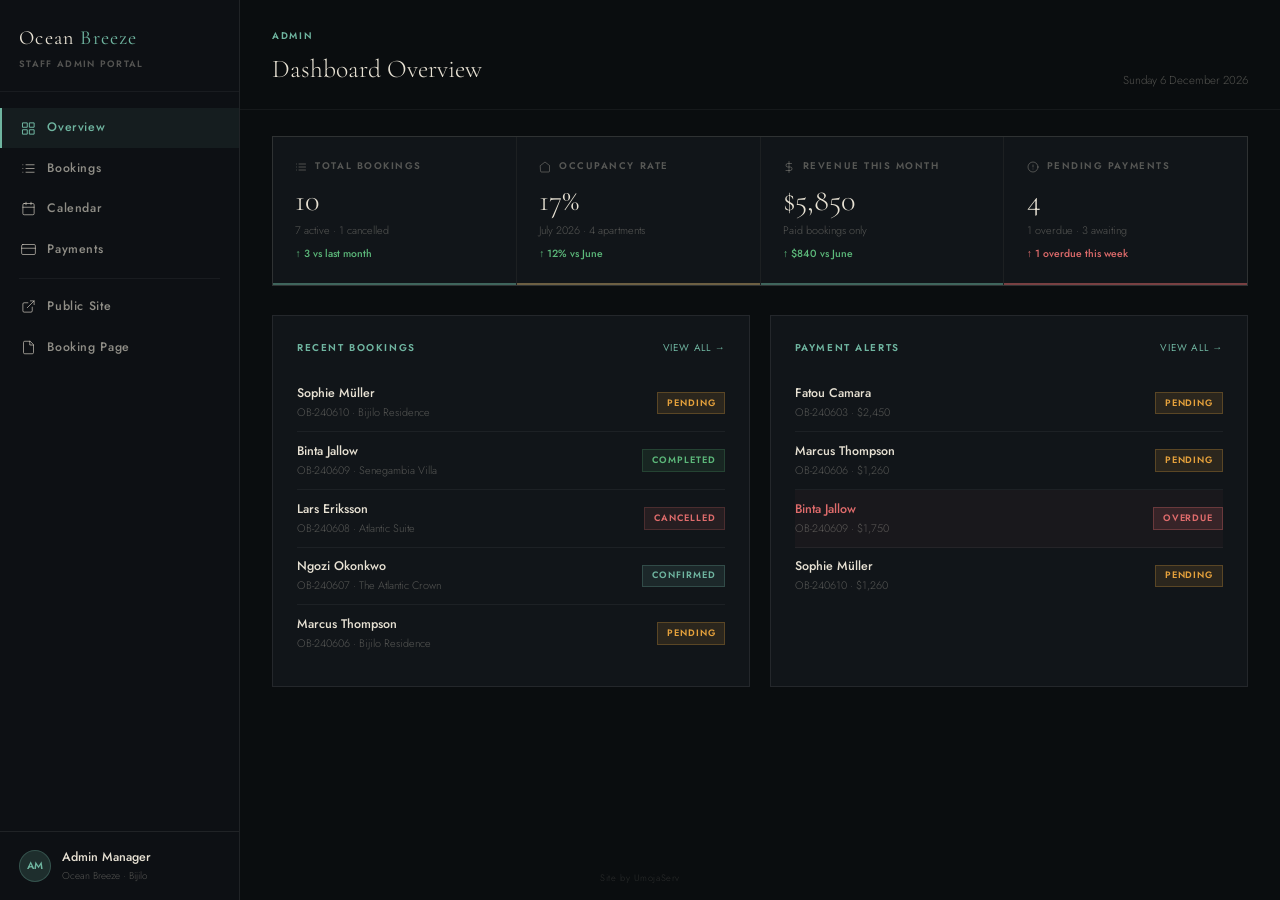
==== commit 085f19c9: "Add files via upload" ====
--- a/admin.html
+++ b/admin.html
@@ -954,5 +954,12 @@
 renderOverview();
 renderTable();
 </script>
+<div style="position:fixed;bottom:.7rem;left:50%;transform:translateX(-50%);z-index:50;pointer-events:none">
+  <a href="https://www.umojaserv.com" target="_blank" rel="noopener"
+    style="font-size:.58rem;letter-spacing:.06em;color:rgba(232,226,212,.15);text-decoration:none;pointer-events:all;transition:color .3s"
+    onmouseover="this.style.color='rgba(232,226,212,.4)'" onmouseout="this.style.color='rgba(232,226,212,.15)'">
+    Site by UmojaServ
+  </a>
+</div>
 </body>
 </html>
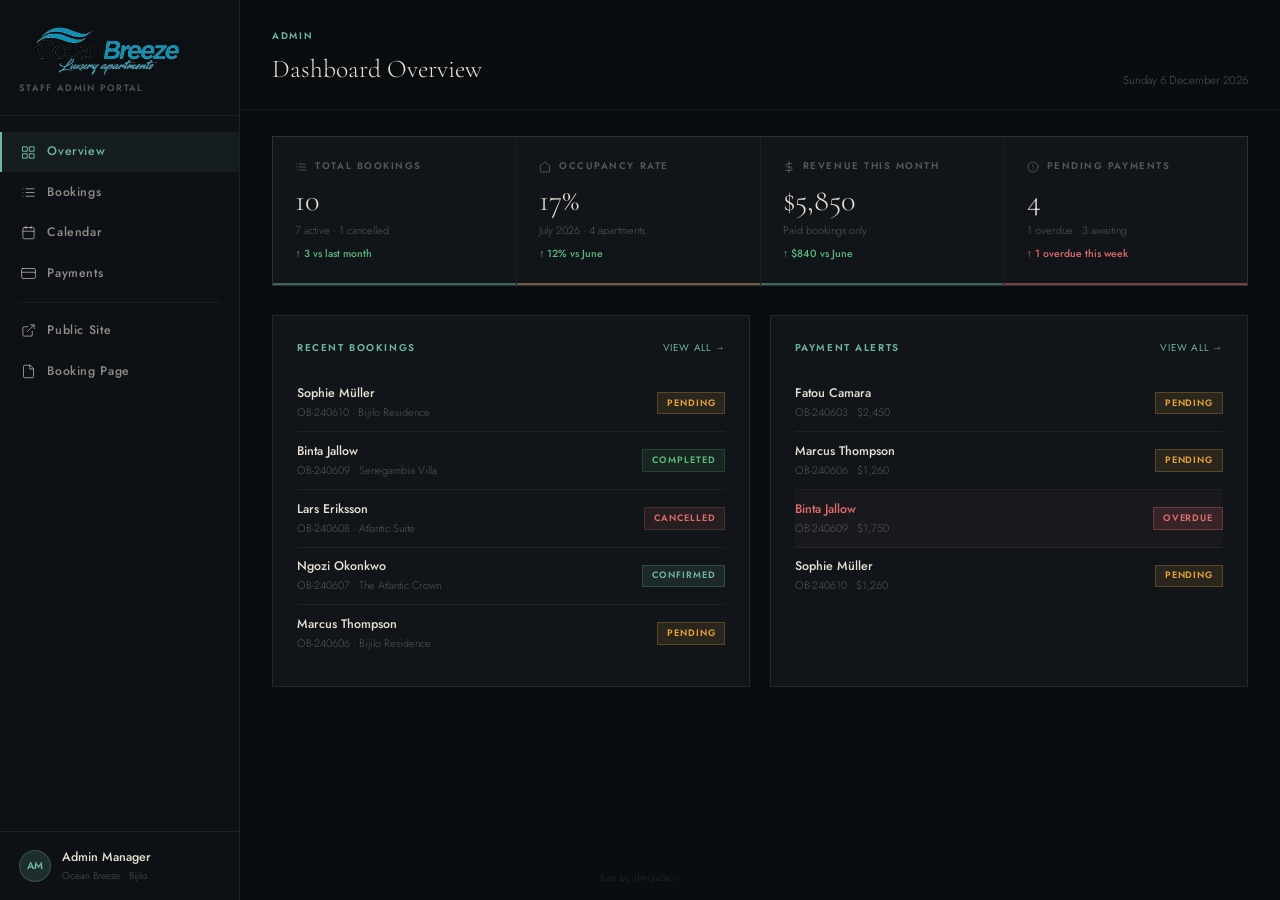
==== commit f9e507c8: "Add files via upload" ====
--- a/admin.html
+++ b/admin.html
@@ -26,8 +26,8 @@
 /* ── SIDEBAR ── */
 #sidebar{position:fixed;top:0;left:0;height:100vh;width:var(--sb);background:var(--ch-mid);border-right:1px solid var(--w8);display:flex;flex-direction:column;z-index:200;transition:transform .3s}
 .sb-logo{padding:1.4rem 1.2rem 1.2rem;border-bottom:1px solid var(--w5)}
-.sb-logo-text{font-family:'Cormorant Garamond',serif;font-size:1.25rem;font-weight:400;letter-spacing:.06em;color:var(--parch)}
-.sb-logo-text span{color:var(--teal)}
+.sb-logo-text{display:flex;align-items:center;justify-content:center;width:178px;height:56px;padding:0;background:transparent;border:0;box-shadow:none}
+.sb-logo-text img{display:block;width:100%;height:100%;object-fit:contain;opacity:.92;filter:drop-shadow(0 8px 18px rgba(0,0,0,.28))}
 .sb-tag{font-size:.58rem;font-weight:600;letter-spacing:.14em;text-transform:uppercase;color:var(--parch-f);margin-top:.15rem}
 .sb-nav{flex:1;padding:1rem 0;overflow-y:auto}
 .sb-item{display:flex;align-items:center;gap:.7rem;padding:.65rem 1.2rem;font-size:.77rem;font-weight:500;letter-spacing:.05em;color:var(--parch-d);cursor:pointer;transition:background .15s,color .15s;border-left:2px solid transparent;user-select:none}
@@ -48,8 +48,8 @@
 .top-bar{display:none;position:sticky;top:0;z-index:150;height:54px;background:rgba(10,13,15,.96);backdrop-filter:blur(12px);border-bottom:1px solid var(--w8);align-items:center;justify-content:space-between;padding:0 1.2rem}
 .hb{display:flex;flex-direction:column;gap:4.5px;cursor:pointer;background:none;border:none;padding:4px}
 .hb span{display:block;width:20px;height:1.5px;background:var(--parch)}
-.top-logo{font-family:'Cormorant Garamond',serif;font-size:1.1rem;color:var(--parch)}
-.top-logo span{color:var(--teal)}
+.top-logo{display:flex;align-items:center;justify-content:center;width:136px;height:36px;padding:0;background:transparent;border:0}
+.top-logo img{display:block;width:100%;height:100%;object-fit:contain;opacity:.92;filter:drop-shadow(0 7px 16px rgba(0,0,0,.28))}
 
 .page-head{padding:1.8rem 2rem 1.2rem;border-bottom:1px solid var(--w5);display:flex;align-items:flex-end;justify-content:space-between;flex-wrap:wrap;gap:1rem}
 .page-ey{font-size:.6rem;font-weight:600;letter-spacing:.18em;text-transform:uppercase;color:var(--teal);margin-bottom:.3rem}
@@ -242,7 +242,9 @@
 <!-- ════ SIDEBAR ════ -->
 <aside id="sidebar">
   <div class="sb-logo">
-    <div class="sb-logo-text">Ocean <span>Breeze</span></div>
+    <div class="sb-logo-text">
+      <img src="assets/logo/oceanbreeze-logo.webp" alt="Ocean Breeze Luxury Apartments">
+    </div>
     <div class="sb-tag">Staff Admin Portal</div>
   </div>
   <nav class="sb-nav" id="sbNav">
@@ -287,7 +289,9 @@
 <div id="main">
   <div class="top-bar" id="topBar">
     <button class="hb" onclick="toggleSb()"><span></span><span></span><span></span></button>
-    <div class="top-logo">Ocean <span>Breeze</span></div>
+    <div class="top-logo">
+      <img src="assets/logo/oceanbreeze-logo.webp" alt="Ocean Breeze Luxury Apartments">
+    </div>
     <div style="width:28px"></div>
   </div>
 
